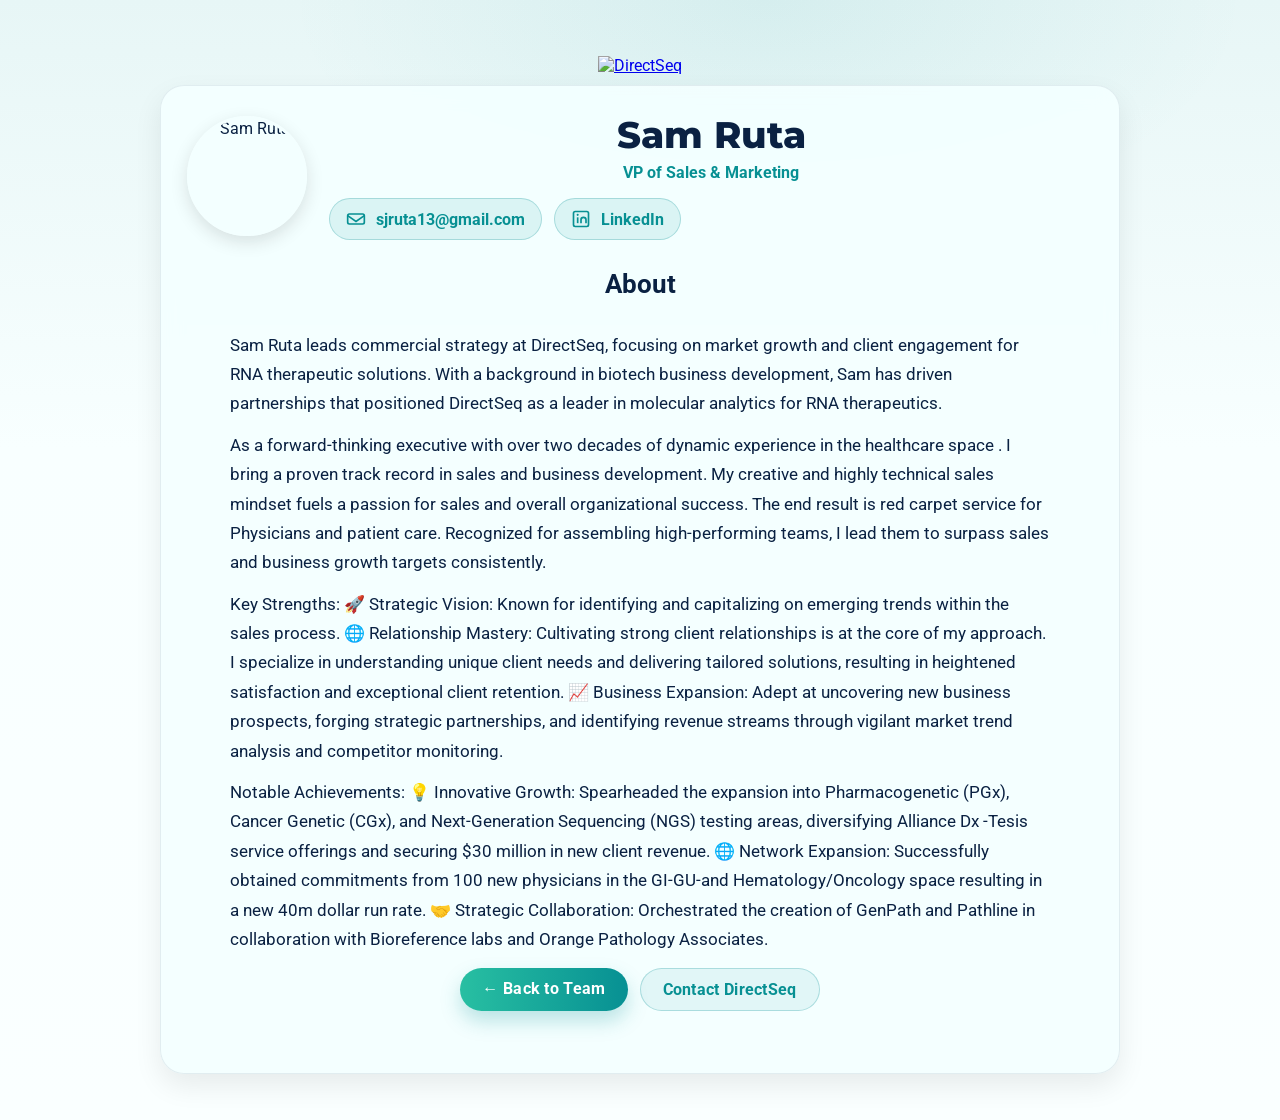
==== bio-sam.html @ 2872050c "Update bio-sam.html" ====
<!doctype html>
<html lang="en">
<head>
<meta charset="utf-8"><meta name="viewport" content="width=device-width, initial-scale=1" />
<title>Sam Ruta • Bio</title>
<link rel="preconnect" href="https://fonts.googleapis.com"><link rel="preconnect" href="https://fonts.gstatic.com" crossorigin>
<link href="https://fonts.googleapis.com/css2?family=Montserrat:wght@600;700;800&family=Roboto:wght@300;400;500&display=swap" rel="stylesheet">
<style>
:root{--blue:#0a2142;--teal:#079093;--green:#28bfa2;--white:#f3ffff}
*{box-sizing:border-box}
body{margin:0;min-height:100vh;color:var(--blue);background:
  radial-gradient(1200px 600px at 60% 0%, rgba(7,144,147,.08), transparent 40%),
  linear-gradient(180deg,#e7f6f6 0%,#f8ffff 40%,#faffff 100%);
  font-family:'Roboto', Arial, sans-serif;-webkit-font-smoothing:antialiased;-moz-osx-font-smoothing:grayscale}
.container{max-width:1000px;margin:0 auto;padding:0 20px}
.sub-hero{padding:56px 0 20px;text-align:center}
.brand-logo{height:42px;margin-bottom:10px}
.h1{font-family:'Montserrat',sans-serif;font-size:2.3rem;font-weight:800;margin:0 0 6px}
.role{color:var(--teal);font-weight:700;margin:0 0 16px}
.card{background:rgba(243,255,255,.92);border:1px solid rgba(10,33,66,.08);border-radius:24px;padding:26px;margin:0 auto 26px;box-shadow:0 12px 28px rgba(0,0,0,.08);backdrop-filter:blur(10px);-webkit-backdrop-filter:blur(10px)}
.header{display:flex;gap:22px;align-items:center;flex-wrap:wrap}
.photo{width:120px;height:120px;border-radius:50%;object-fit:cover;border:3px solid rgba(243,255,255,.9);box-shadow:0 6px 18px rgba(0,0,0,.12)}
.meta{flex:1;min-width:260px}
.actions{display:flex;gap:12px;flex-wrap:wrap;margin-top:8px}
.icon-btn{display:inline-flex;align-items:center;gap:10px;padding:10px 16px;border-radius:999px;text-decoration:none;font-weight:700;border:1px solid rgba(7,144,147,.25);background:rgba(7,144,147,.10);color:var(--teal);transition:.2s}
.icon-btn:hover{transform:translateY(-2px);background:rgba(7,144,147,.16)}
.icon{width:20px;height:20px}
.h2{font-family:'Montserrat',sans-serif;font-size:1.25rem;margin:18px 0 10px;position:relative}
.h2::after{content:"";display:block;width:64px;height:3px;margin-top:10px;border-radius:2px;background:linear-gradient(90deg,var(--green),var(--teal))}
.bio p{line-height:1.75;font-size:1.05rem;margin:0 0 12px}
.footer-cta{display:flex;gap:12px;flex-wrap:wrap;justify-content:center;margin:14px 0 36px}
.btn{display:inline-block;padding:11px 22px;border-radius:999px;font-weight:700;text-decoration:none;letter-spacing:.3px;transition:transform .2s, box-shadow .2s}
.btn-primary{color:#fff;background:linear-gradient(90deg,var(--green),var(--teal));box-shadow:0 10px 20px rgba(7,144,147,.25)}
.btn-primary:hover{transform:translateY(-2px);box-shadow:0 14px 28px rgba(7,144,147,.33)}
.btn-outline{color:var(--teal);border:1px solid rgba(7,144,147,.25);background:rgba(7,144,147,.08)}
.btn-outline:hover{transform:translateY(-2px)}
</style>
</head>
<body>
  <div class="sub-hero">
    <div class="container">
      <a href="index.html#team"><img src="logos/Horizontal_Logo/PNG/-DirectSeq_LogoRGB_Final__Horizontal_FullColor.png" alt="DirectSeq" class="brand-logo"></a>
      <div class="card">
        <div class="header">
          <img src="team/sam.png" alt="Sam Ruta" class="photo">
          <div class="meta">
            <h1 class="h1">Sam Ruta</h1>
            <p class="role">VP of Sales &amp; Marketing</p>
            <div class="actions">
              <a class="icon-btn" href="mailto:sjruta13@gmail.com">
                <svg class="icon" viewBox="0 0 24 24" fill="none"><path d="M4 6h16a2 2 0 0 1 2 2v8a2 2 0 0 1-2 2H4a2 2 0 0 1-2-2V8a2 2 0 0 1 2-2z" stroke="#079093" stroke-width="2"/><path d="m22 8-10 7L2 8" stroke="#079093" stroke-width="2"/></svg>
                sjruta13@gmail.com
              </a>
              <a class="icon-btn" href="https://www.linkedin.com/in/samruta212/" target="_blank" rel="noopener">
                <svg class="icon" viewBox="0 0 24 24" fill="none"><rect x="3" y="3" width="18" height="18" rx="2" stroke="#079093" stroke-width="2"/><path d="M8 17V10" stroke="#079093" stroke-width="2"/><circle cx="8" cy="7" r="1.25" fill="#079093"/><path d="M12 17v-4a3 3 0 0 1 6 0v4" stroke="#079093" stroke-width="2"/></svg>
                LinkedIn
              </a>
            </div>
          </div>
        </div>

        <div class="bio">
              <div style="
    max-width: 820px; 
    margin: 0 auto; 
    line-height: 1.7; 
    font-size: 1.08rem; 
    text-align: left;
">

  <h2 style="text-align: center; margin-bottom: 25px;">About</h2>
          <p>Sam Ruta leads commercial strategy at DirectSeq, focusing on market growth and client engagement for RNA therapeutic solutions.
          With a background in biotech business development, Sam has driven partnerships that positioned DirectSeq as a leader in molecular analytics for RNA therapeutics.</p>
        
          <p>As a forward-thinking executive with over two decades of dynamic experience in the healthcare space . I bring a proven track record in sales and business development. 
            My creative and highly technical sales mindset fuels a passion for sales and overall organizational success. The end result is red carpet service for Physicians and patient care. 
            Recognized for assembling high-performing teams, I lead them to surpass sales and business growth targets consistently.</p>

        <p>Key Strengths:
🚀 Strategic Vision: Known for identifying and capitalizing on emerging trends within the sales process.
🌐 Relationship Mastery: Cultivating strong client relationships is at the core of my approach. I specialize in understanding unique client needs and delivering tailored solutions, resulting in heightened satisfaction and exceptional client retention.
📈 Business Expansion: Adept at uncovering new business prospects, forging strategic partnerships, and identifying revenue streams through vigilant market trend analysis and competitor monitoring.</p>

        <p>Notable Achievements:
💡 Innovative Growth: Spearheaded the expansion into Pharmacogenetic (PGx), Cancer Genetic (CGx), and Next-Generation Sequencing (NGS) testing areas, diversifying Alliance Dx -Tesis service offerings and securing $30 million in new client revenue.
🌐 Network Expansion: Successfully obtained commitments from 100 new physicians in the GI-GU-and Hematology/Oncology space resulting in a new 40m dollar run rate.
🤝 Strategic Collaboration: Orchestrated the creation of GenPath and Pathline in collaboration with Bioreference labs and Orange Pathology Associates.</p>
        </div>

      </div>

      <div class="footer-cta">
        <a class="btn btn-primary" href="index.html#team">← Back to Team</a>
        <a class="btn btn-outline" href="index.html#contact">Contact DirectSeq</a>
      </div>
    </div>
  </div>
</body>
</html>
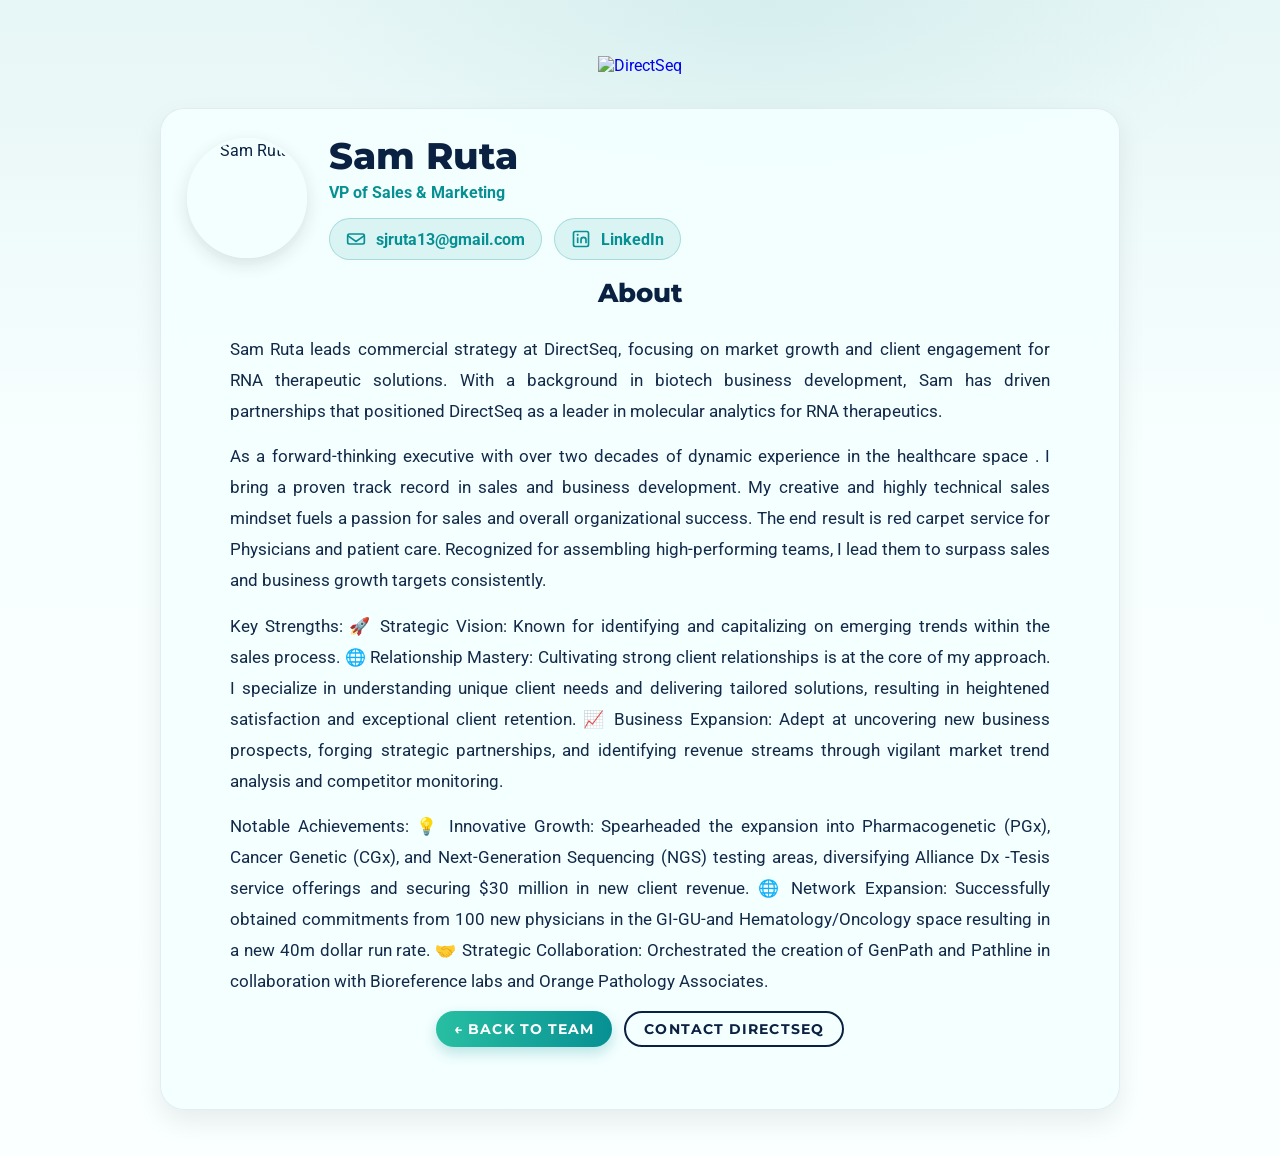
==== commit 66f7e481: "Update bio-sam.html" ====
--- a/bio-sam.html
+++ b/bio-sam.html
@@ -3,43 +3,319 @@
 <head>
 <meta charset="utf-8"><meta name="viewport" content="width=device-width, initial-scale=1" />
 <title>Sam Ruta • Bio</title>
-<link rel="preconnect" href="https://fonts.googleapis.com"><link rel="preconnect" href="https://fonts.gstatic.com" crossorigin>
-<link href="https://fonts.googleapis.com/css2?family=Montserrat:wght@600;700;800&family=Roboto:wght@300;400;500&display=swap" rel="stylesheet">
-<style>
-:root{--blue:#0a2142;--teal:#079093;--green:#28bfa2;--white:#f3ffff}
-*{box-sizing:border-box}
-body{margin:0;min-height:100vh;color:var(--blue);background:
-  radial-gradient(1200px 600px at 60% 0%, rgba(7,144,147,.08), transparent 40%),
-  linear-gradient(180deg,#e7f6f6 0%,#f8ffff 40%,#faffff 100%);
-  font-family:'Roboto', Arial, sans-serif;-webkit-font-smoothing:antialiased;-moz-osx-font-smoothing:grayscale}
-.container{max-width:1000px;margin:0 auto;padding:0 20px}
-.sub-hero{padding:56px 0 20px;text-align:center}
-.brand-logo{height:42px;margin-bottom:10px}
-.h1{font-family:'Montserrat',sans-serif;font-size:2.3rem;font-weight:800;margin:0 0 6px}
-.role{color:var(--teal);font-weight:700;margin:0 0 16px}
-.card{background:rgba(243,255,255,.92);border:1px solid rgba(10,33,66,.08);border-radius:24px;padding:26px;margin:0 auto 26px;box-shadow:0 12px 28px rgba(0,0,0,.08);backdrop-filter:blur(10px);-webkit-backdrop-filter:blur(10px)}
-.header{display:flex;gap:22px;align-items:center;flex-wrap:wrap}
-.photo{width:120px;height:120px;border-radius:50%;object-fit:cover;border:3px solid rgba(243,255,255,.9);box-shadow:0 6px 18px rgba(0,0,0,.12)}
-.meta{flex:1;min-width:260px}
-.actions{display:flex;gap:12px;flex-wrap:wrap;margin-top:8px}
-.icon-btn{display:inline-flex;align-items:center;gap:10px;padding:10px 16px;border-radius:999px;text-decoration:none;font-weight:700;border:1px solid rgba(7,144,147,.25);background:rgba(7,144,147,.10);color:var(--teal);transition:.2s}
-.icon-btn:hover{transform:translateY(-2px);background:rgba(7,144,147,.16)}
-.icon{width:20px;height:20px}
-.h2{font-family:'Montserrat',sans-serif;font-size:1.25rem;margin:18px 0 10px;position:relative}
-.h2::after{content:"";display:block;width:64px;height:3px;margin-top:10px;border-radius:2px;background:linear-gradient(90deg,var(--green),var(--teal))}
-.bio p{line-height:1.75;font-size:1.05rem;margin:0 0 12px}
-.footer-cta{display:flex;gap:12px;flex-wrap:wrap;justify-content:center;margin:14px 0 36px}
-.btn{display:inline-block;padding:11px 22px;border-radius:999px;font-weight:700;text-decoration:none;letter-spacing:.3px;transition:transform .2s, box-shadow .2s}
-.btn-primary{color:#fff;background:linear-gradient(90deg,var(--green),var(--teal));box-shadow:0 10px 20px rgba(7,144,147,.25)}
-.btn-primary:hover{transform:translateY(-2px);box-shadow:0 14px 28px rgba(7,144,147,.33)}
-.btn-outline{color:var(--teal);border:1px solid rgba(7,144,147,.25);background:rgba(7,144,147,.08)}
-.btn-outline:hover{transform:translateY(-2px)}
-</style>
+
+<!-- Fonts (same family pattern as your site: Montserrat headings + Roboto body) -->
+  <link rel="preconnect" href="https://fonts.googleapis.com">
+  <link rel="preconnect" href="https://fonts.gstatic.com" crossorigin>
+  <link href="https://fonts.googleapis.com/css2?family=Montserrat:wght@600;700;800&family=Roboto:wght@300;400;500&display=swap" rel="stylesheet">
+
+  <style>
+    :root{
+      --directseq-blue:#0a2142;
+      --directseq-teal:#079093;
+      --directseq-green:#28bfa2;
+      --directseq-white:#f3ffff;
+
+      /* Global typography */
+      --font-body:'Roboto', Arial, sans-serif;
+      --font-heading:'Montserrat', sans-serif;
+
+      /* Global readable sizing/spacing (matches your “Problem” page feel) */
+      --text-size: 1.05rem;
+      --line: 1.85;
+      --para-gap: 14px;
+    }
+
+    *{ box-sizing:border-box; }
+
+    body{
+      margin:0;
+      min-height:100vh;
+      color:var(--directseq-blue);
+      background:
+        radial-gradient(1200px 600px at 60% 0%, rgba(7,144,147,.08), transparent 40%),
+        linear-gradient(180deg,#e7f6f6 0%,#f8ffff 40%,#faffff 100%);
+      font-family:var(--font-body);
+      -webkit-font-smoothing:antialiased;
+      -moz-osx-font-smoothing:grayscale;
+      overflow-x:hidden;
+      font-size:16px;
+    }
+
+    .container{
+      max-width:1000px;
+      margin:0 auto;
+      padding:0 20px;
+    }
+
+    /* Header top spacing (keeps same vibe as Problem page header spacing) */
+    .sub-hero{
+      padding:56px 0 20px;
+      text-align:center;
+    }
+    .brand-logo{
+      height:42px;
+      margin-bottom:10px;
+      display:inline-block;
+    }
+
+    /* Card */
+    .card{
+      background:rgba(243,255,255,.92);
+      border:1px solid rgba(10,33,66,.08);
+      border-radius:24px;
+      padding:26px;
+      margin:0 auto 26px;
+      box-shadow:0 12px 28px rgba(0,0,0,.08);
+      backdrop-filter:blur(10px);
+      -webkit-backdrop-filter:blur(10px);
+    }
+
+    .header{
+      display:flex;
+      gap:22px;
+      align-items:center;
+      flex-wrap:wrap;
+    }
+
+    .photo{
+      width:120px;
+      height:120px;
+      border-radius:50%;
+      object-fit:cover;
+      border:3px solid rgba(243,255,255,.9);
+      box-shadow:0 6px 18px rgba(0,0,0,.12);
+    }
+
+    .meta{
+      flex:1;
+      min-width:260px;
+      text-align:left; /* keep left so buttons/layout are neat */
+    }
+
+    /* Headings (global style) */
+    .h1{
+      font-family:var(--font-heading);
+      font-size:2.3rem;
+      font-weight:800;
+      margin:0 0 6px;
+      line-height:1.15;
+    }
+
+    .role{
+      color:var(--directseq-teal);
+      font-weight:700;
+      margin:0 0 16px;
+      font-family:var(--font-body);
+      font-size:1rem;
+    }
+
+    .actions{
+      display:flex;
+      gap:12px;
+      flex-wrap:wrap;
+      margin-top:8px;
+    }
+
+    .icon-btn{
+      display:inline-flex;
+      align-items:center;
+      gap:10px;
+      padding:10px 16px;
+      border-radius:999px;
+      text-decoration:none;
+      font-weight:700;
+      border:1px solid rgba(7,144,147,.25);
+      background:rgba(7,144,147,.10);
+      color:var(--directseq-teal);
+      transition:transform .2s, background .2s;
+      font-family:var(--font-body);
+      font-size:0.98rem;
+    }
+    .icon-btn:hover{
+      transform:translateY(-2px);
+      background:rgba(7,144,147,.16);
+    }
+    .icon{ width:20px; height:20px; display:inline-block; }
+
+    .h2{
+      font-family:var(--font-heading);
+      font-size:1.25rem;
+      margin:18px 0 10px;
+      position:relative;
+      text-align:left;
+    }
+    .h2::after{
+      content:"";
+      display:block;
+      width:64px;
+      height:3px;
+      margin-top:10px;
+      border-radius:2px;
+      background:linear-gradient(90deg,var(--directseq-green),var(--directseq-teal));
+    }
+
+    /* ✅ Global body text rules (same font/size/spacing + justified) */
+    .bio{
+      margin-top:18px;
+    }
+
+    .bio-content{
+      max-width:820px;
+      margin:0 auto;
+      font-family:var(--font-body);
+      font-size:var(--text-size);
+      line-height:var(--line);
+      text-align:justify;
+      text-justify:inter-word;
+      hyphens:auto;
+    }
+
+    .bio-content h2{
+      font-family:var(--font-heading);
+      font-weight:800;
+      font-size:1.6rem;
+      text-align:center;
+      margin:0 0 25px;
+      line-height:1.2;
+      color:var(--directseq-blue);
+    }
+
+    .bio-content p{
+      margin:0 0 var(--para-gap);
+      opacity:.96;
+    }
+    .bio-content p:last-child{ margin-bottom:0; }
+
+    /* CTA footer area (optional, kept consistent) */
+    .footer-cta{
+      display:flex;
+      gap:12px;
+      flex-wrap:wrap;
+      justify-content:center;
+      margin:14px 0 36px;
+    }
+    .btn {
+  display: inline-flex;
+  align-items: center;
+  justify-content: center;
+
+  padding: 8px 18px;              /* ⬅ smaller padding */
+  border-radius: 999px;
+  font-family: 'Montserrat', sans-serif;
+  font-size: 0.85rem;             /* ⬅ smaller text */
+  font-weight: 700;
+  letter-spacing: 0.08em;         /* clean uppercase spacing */
+  text-transform: uppercase;
+
+  text-decoration: none;
+  cursor: pointer;
+  transition: all 0.25s ease;
+
+  min-width: auto;                /* ⬅ remove oversized width */
+}
+
+/* Outline style (VIEW BIO) */
+.btn-outline {
+  color: var(--directseq-blue, #0a2142);
+  background: transparent;
+  border: 2px solid var(--directseq-blue, #0a2142); /* thinner border */
+}
+
+.btn-outline:hover {
+  background: rgba(10, 33, 66, 0.06);
+  transform: translateY(-1px);
+}
+
+/* Optional: primary if you use it elsewhere */
+.btn-primary {
+  color: #fff;
+  background: linear-gradient(
+    90deg,
+    var(--directseq-green, #28bfa2),
+    var(--directseq-teal, #079093)
+  );
+  border: none;
+  box-shadow: 0 6px 14px rgba(7, 144, 147, 0.25);
+}
+
+.btn-primary:hover {
+  transform: translateY(-1px);
+  box-shadow: 0 10px 22px rgba(7, 144, 147, 0.32);
+}
+
+/* =========================
+   MOBILE TUNING
+   ========================= */
+@media (max-width: 768px) {
+  .btn {
+    padding: 7px 16px;
+    font-size: 0.8rem;
+  }
+}
+    /* Mobile tweaks (keeps same density as main site) */
+    @media (max-width:768px){
+      .card{ padding:20px; }
+      .photo{ width:104px; height:104px; }
+      .h1{ font-size:2.05rem; }
+      .bio-content{ font-size:1.02rem; line-height:1.8; }
+      .actions{ justify-content:flex-start; }
+    }
+
+    /* ===============================
+   TEAM – VIEW BIO BUTTON (FINAL)
+   =============================== */
+
+#team .bio-link {
+  padding: 8px 18px !important;
+  font-size: 0.85rem !important;
+  border-radius: 999px !important;
+  min-width: auto !important;
+
+  font-family: 'Montserrat', sans-serif !important;
+  font-weight: 700 !important;
+  letter-spacing: 0.08em !important;
+  text-transform: uppercase !important;
+
+  display: inline-flex !important;
+  align-items: center !important;
+  justify-content: center !important;
+
+  background: transparent !important;
+  color: #0a2142 !important;
+  border: 2px solid #0a2142 !important;
+
+  transition: all 0.25s ease !important;
+}
+
+#team .bio-link:hover {
+  background: rgba(10, 33, 66, 0.06) !important;
+  transform: translateY(-1px);
+}
+
+/* Mobile */
+@media (max-width: 768px) {
+  #team .bio-link {
+    padding: 7px 16px !important;
+    font-size: 0.8rem !important;
+  }
+}
+
+  </style>
 </head>
+
 <body>
   <div class="sub-hero">
     <div class="container">
-      <a href="index.html#team"><img src="logos/Horizontal_Logo/PNG/-DirectSeq_LogoRGB_Final__Horizontal_FullColor.png" alt="DirectSeq" class="brand-logo"></a>
+      <a href="index.html#team">
+        <img
+          src="logos/Horizontal_Logo/PNG/-DirectSeq_LogoRGB_Final__Horizontal_FullColor.png"
+          alt="DirectSeq"
+          class="brand-logo"
+        />
+      </a>
+
+
       <div class="card">
         <div class="header">
           <img src="team/sam.png" alt="Sam Ruta" class="photo">
@@ -60,15 +336,10 @@
         </div>
 
         <div class="bio">
-              <div style="
-    max-width: 820px; 
-    margin: 0 auto; 
-    line-height: 1.7; 
-    font-size: 1.08rem; 
-    text-align: left;
-">
-
-  <h2 style="text-align: center; margin-bottom: 25px;">About</h2>
+          <!-- ✅ Removed the old inline-style wrapper and replaced with global bio-content -->
+          <div class="bio-content">
+            <h2>About</h2>
+
           <p>Sam Ruta leads commercial strategy at DirectSeq, focusing on market growth and client engagement for RNA therapeutic solutions.
           With a background in biotech business development, Sam has driven partnerships that positioned DirectSeq as a leader in molecular analytics for RNA therapeutics.</p>
         
@@ -97,4 +368,3 @@
   </div>
 </body>
 </html>
-
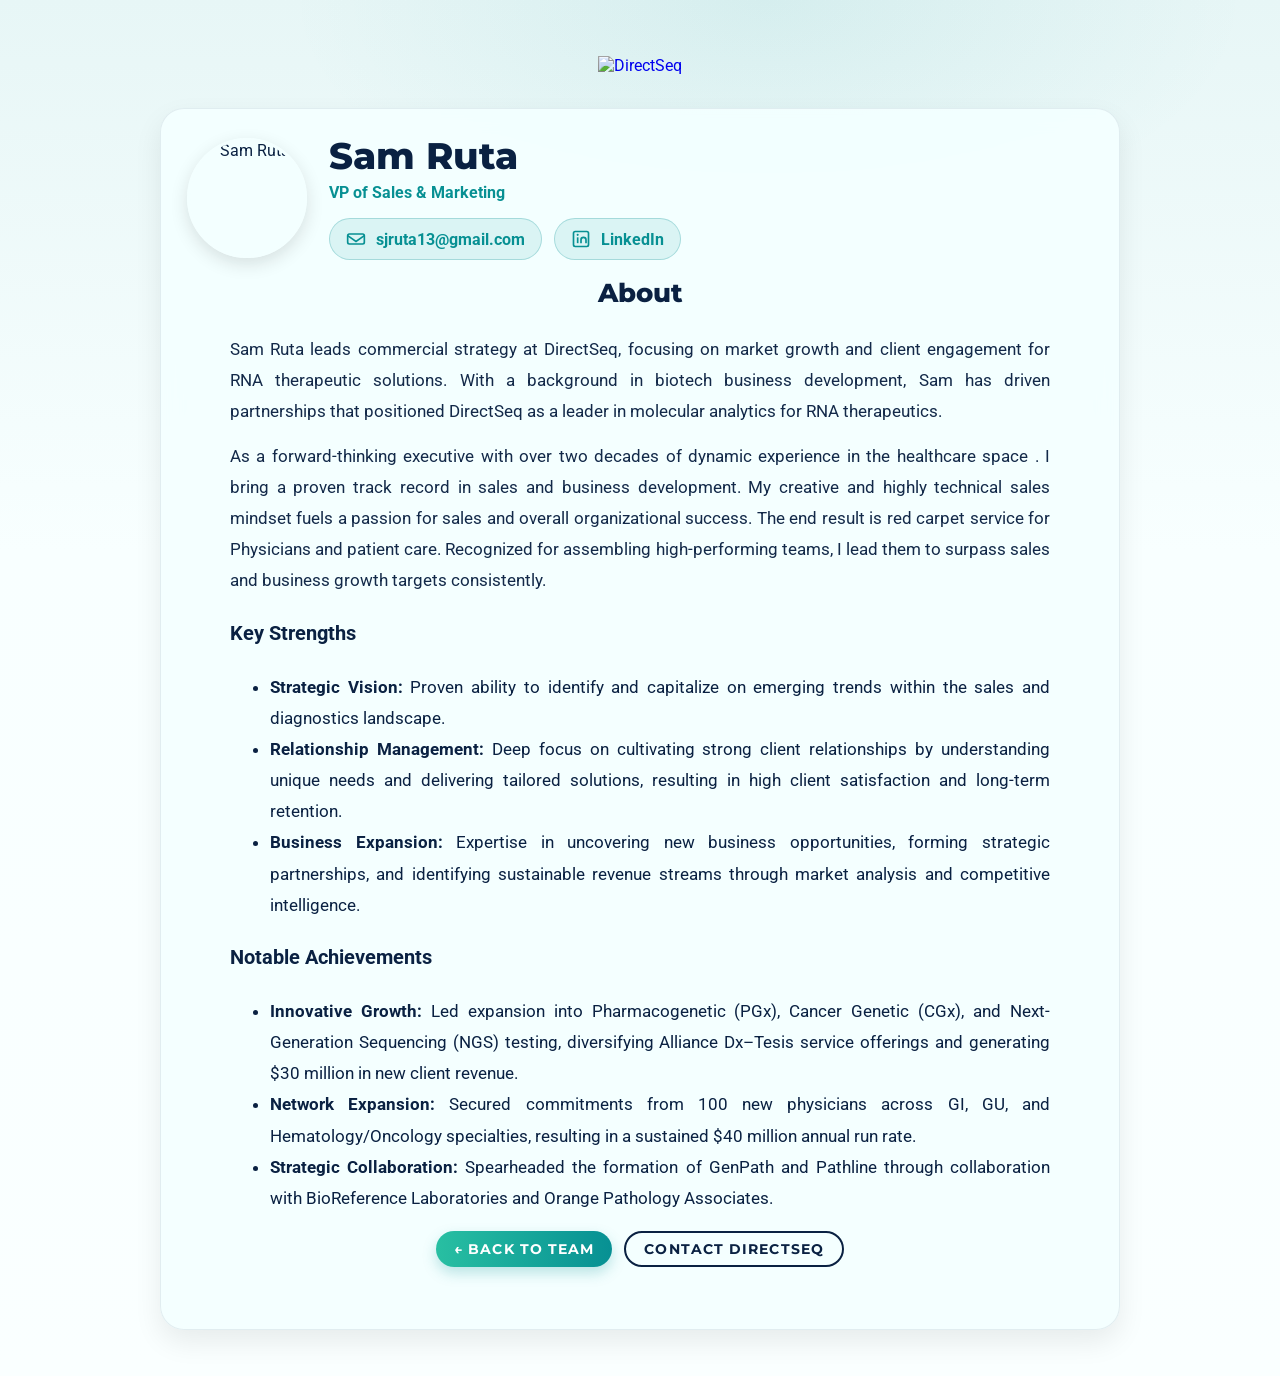
==== commit f44404b4: "Update bio-sam.html" ====
--- a/bio-sam.html
+++ b/bio-sam.html
@@ -347,17 +347,31 @@
             My creative and highly technical sales mindset fuels a passion for sales and overall organizational success. The end result is red carpet service for Physicians and patient care. 
             Recognized for assembling high-performing teams, I lead them to surpass sales and business growth targets consistently.</p>
 
-        <p>Key Strengths:
-🚀 Strategic Vision: Known for identifying and capitalizing on emerging trends within the sales process.
-🌐 Relationship Mastery: Cultivating strong client relationships is at the core of my approach. I specialize in understanding unique client needs and delivering tailored solutions, resulting in heightened satisfaction and exceptional client retention.
-📈 Business Expansion: Adept at uncovering new business prospects, forging strategic partnerships, and identifying revenue streams through vigilant market trend analysis and competitor monitoring.</p>
-
-        <p>Notable Achievements:
-💡 Innovative Growth: Spearheaded the expansion into Pharmacogenetic (PGx), Cancer Genetic (CGx), and Next-Generation Sequencing (NGS) testing areas, diversifying Alliance Dx -Tesis service offerings and securing $30 million in new client revenue.
-🌐 Network Expansion: Successfully obtained commitments from 100 new physicians in the GI-GU-and Hematology/Oncology space resulting in a new 40m dollar run rate.
-🤝 Strategic Collaboration: Orchestrated the creation of GenPath and Pathline in collaboration with Bioreference labs and Orange Pathology Associates.</p>
-        </div>
-
+<h3>Key Strengths</h3>
+<ul>
+  <li>
+    <strong>Strategic Vision:</strong> Proven ability to identify and capitalize on emerging trends within the sales and diagnostics landscape.
+  </li>
+  <li>
+    <strong>Relationship Management:</strong> Deep focus on cultivating strong client relationships by understanding unique needs and delivering tailored solutions, resulting in high client satisfaction and long-term retention.
+  </li>
+  <li>
+    <strong>Business Expansion:</strong> Expertise in uncovering new business opportunities, forming strategic partnerships, and identifying sustainable revenue streams through market analysis and competitive intelligence.
+  </li>
+</ul>
+
+<h3>Notable Achievements</h3>
+<ul>
+  <li>
+    <strong>Innovative Growth:</strong> Led expansion into Pharmacogenetic (PGx), Cancer Genetic (CGx), and Next-Generation Sequencing (NGS) testing, diversifying Alliance Dx–Tesis service offerings and generating $30 million in new client revenue.
+  </li>
+  <li>
+    <strong>Network Expansion:</strong> Secured commitments from 100 new physicians across GI, GU, and Hematology/Oncology specialties, resulting in a sustained $40 million annual run rate.
+  </li>
+  <li>
+    <strong>Strategic Collaboration:</strong> Spearheaded the formation of GenPath and Pathline through collaboration with BioReference Laboratories and Orange Pathology Associates.
+  </li>
+</ul>
       </div>
 
       <div class="footer-cta">
@@ -368,3 +382,4 @@
   </div>
 </body>
 </html>
+
